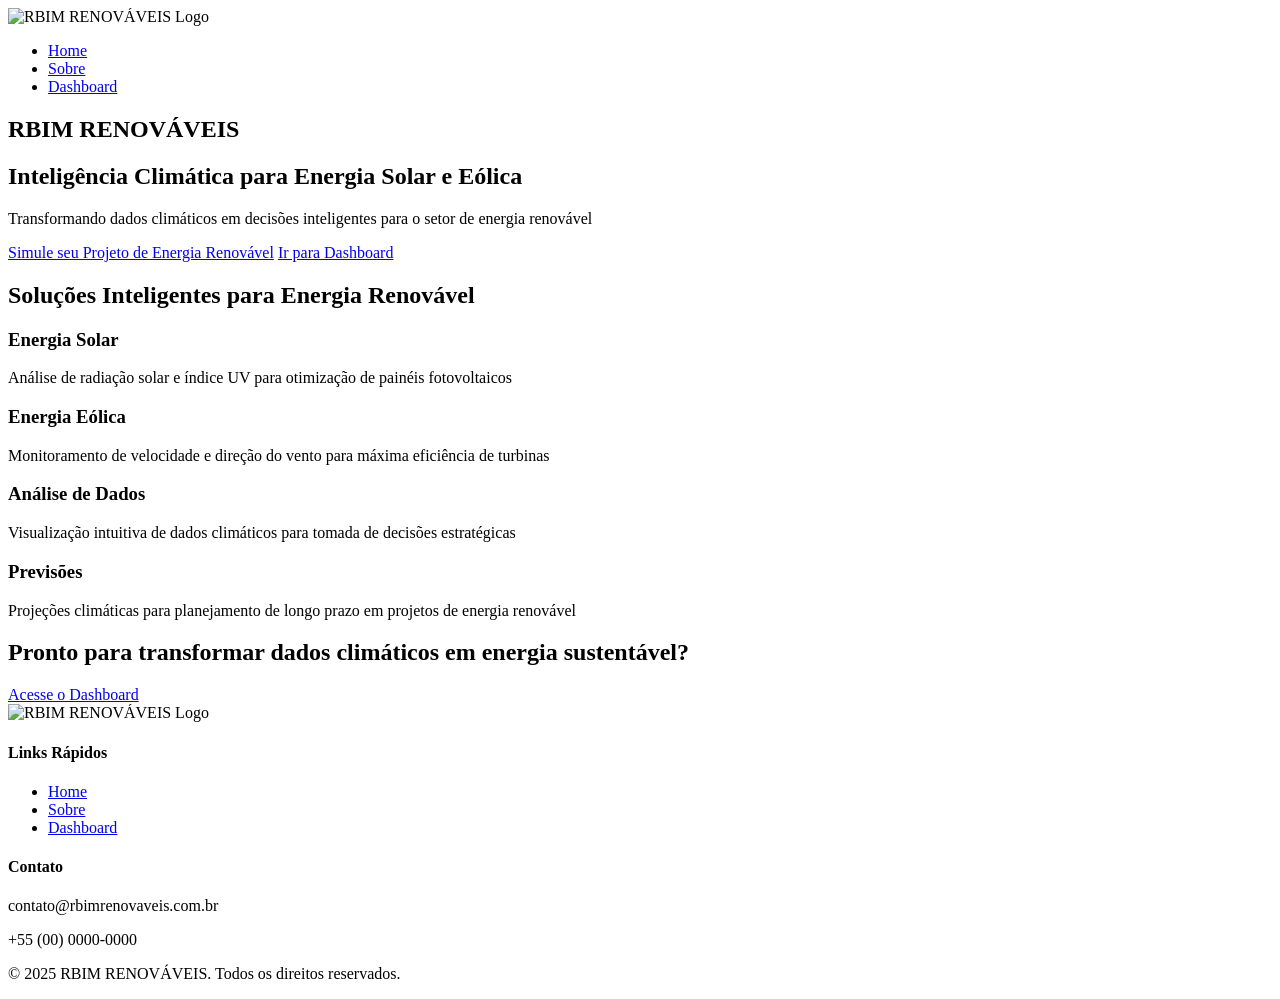
==== index.html @ 1a297f3c "Add files via upload Upload inicial do projeto RBIM RENOVÁVEIS" ====
<!DOCTYPE html>
<html lang="pt-br">
<head>
    <meta charset="UTF-8">
    <meta name="viewport" content="width=device-width, initial-scale=1.0">
    <title>RBIM RENOVÁVEIS - Inteligência Climática para Energia Solar e Eólica</title>
    <link rel="stylesheet" href="css/style.css">
    <link rel="stylesheet" href="css/home.css">
</head>
<body>
    <header>
        <div class="container">
            <div class="logo">
                <!-- Espaço reservado para o logo da RBIM -->
                <img src="images/logo-placeholder.png" alt="RBIM RENOVÁVEIS Logo" id="logo">
            </div>
            <nav>
                <ul>
                    <li><a href="index.html" class="active">Home</a></li>
                    <li><a href="pages/sobre.html">Sobre</a></li>
                    <li><a href="pages/dashboard.html">Dashboard</a></li>
                </ul>
            </nav>
            <div class="menu-toggle">
                <span></span>
                <span></span>
                <span></span>
            </div>
        </div>
    </header>

    <main>
        <section class="hero">
            <div class="container">
                <h1>RBIM RENOVÁVEIS</h1>
                <h2>Inteligência Climática para Energia Solar e Eólica</h2>
                <p>Transformando dados climáticos em decisões inteligentes para o setor de energia renovável</p>
                <div class="cta-buttons">
                    <a href="#" class="btn primary">Simule seu Projeto de Energia Renovável</a>
                    <a href="pages/dashboard.html" class="btn secondary">Ir para Dashboard</a>
                </div>
            </div>
        </section>

        <section class="features">
            <div class="container">
                <h2>Soluções Inteligentes para Energia Renovável</h2>
                <div class="feature-grid">
                    <div class="feature-card">
                        <div class="feature-icon solar"></div>
                        <h3>Energia Solar</h3>
                        <p>Análise de radiação solar e índice UV para otimização de painéis fotovoltaicos</p>
                    </div>
                    <div class="feature-card">
                        <div class="feature-icon wind"></div>
                        <h3>Energia Eólica</h3>
                        <p>Monitoramento de velocidade e direção do vento para máxima eficiência de turbinas</p>
                    </div>
                    <div class="feature-card">
                        <div class="feature-icon analytics"></div>
                        <h3>Análise de Dados</h3>
                        <p>Visualização intuitiva de dados climáticos para tomada de decisões estratégicas</p>
                    </div>
                    <div class="feature-card">
                        <div class="feature-icon forecast"></div>
                        <h3>Previsões</h3>
                        <p>Projeções climáticas para planejamento de longo prazo em projetos de energia renovável</p>
                    </div>
                </div>
            </div>
        </section>

        <section class="cta-section">
            <div class="container">
                <h2>Pronto para transformar dados climáticos em energia sustentável?</h2>
                <a href="pages/dashboard.html" class="btn primary">Acesse o Dashboard</a>
            </div>
        </section>
    </main>

    <footer>
        <div class="container">
            <div class="footer-content">
                <div class="footer-logo">
                    <!-- Espaço reservado para o logo da RBIM no rodapé -->
                    <img src="images/logo-placeholder.png" alt="RBIM RENOVÁVEIS Logo" class="footer-logo-img">
                </div>
                <div class="footer-links">
                    <h4>Links Rápidos</h4>
                    <ul>
                        <li><a href="index.html">Home</a></li>
                        <li><a href="pages/sobre.html">Sobre</a></li>
                        <li><a href="pages/dashboard.html">Dashboard</a></li>
                    </ul>
                </div>
                <div class="footer-contact">
                    <h4>Contato</h4>
                    <p>contato@rbimrenovaveis.com.br</p>
                    <p>+55 (00) 0000-0000</p>
                </div>
            </div>
            <div class="footer-bottom">
                <p>&copy; 2025 RBIM RENOVÁVEIS. Todos os direitos reservados.</p>
            </div>
        </div>
    </footer>

    <script src="js/main.js"></script>
</body>
</html>
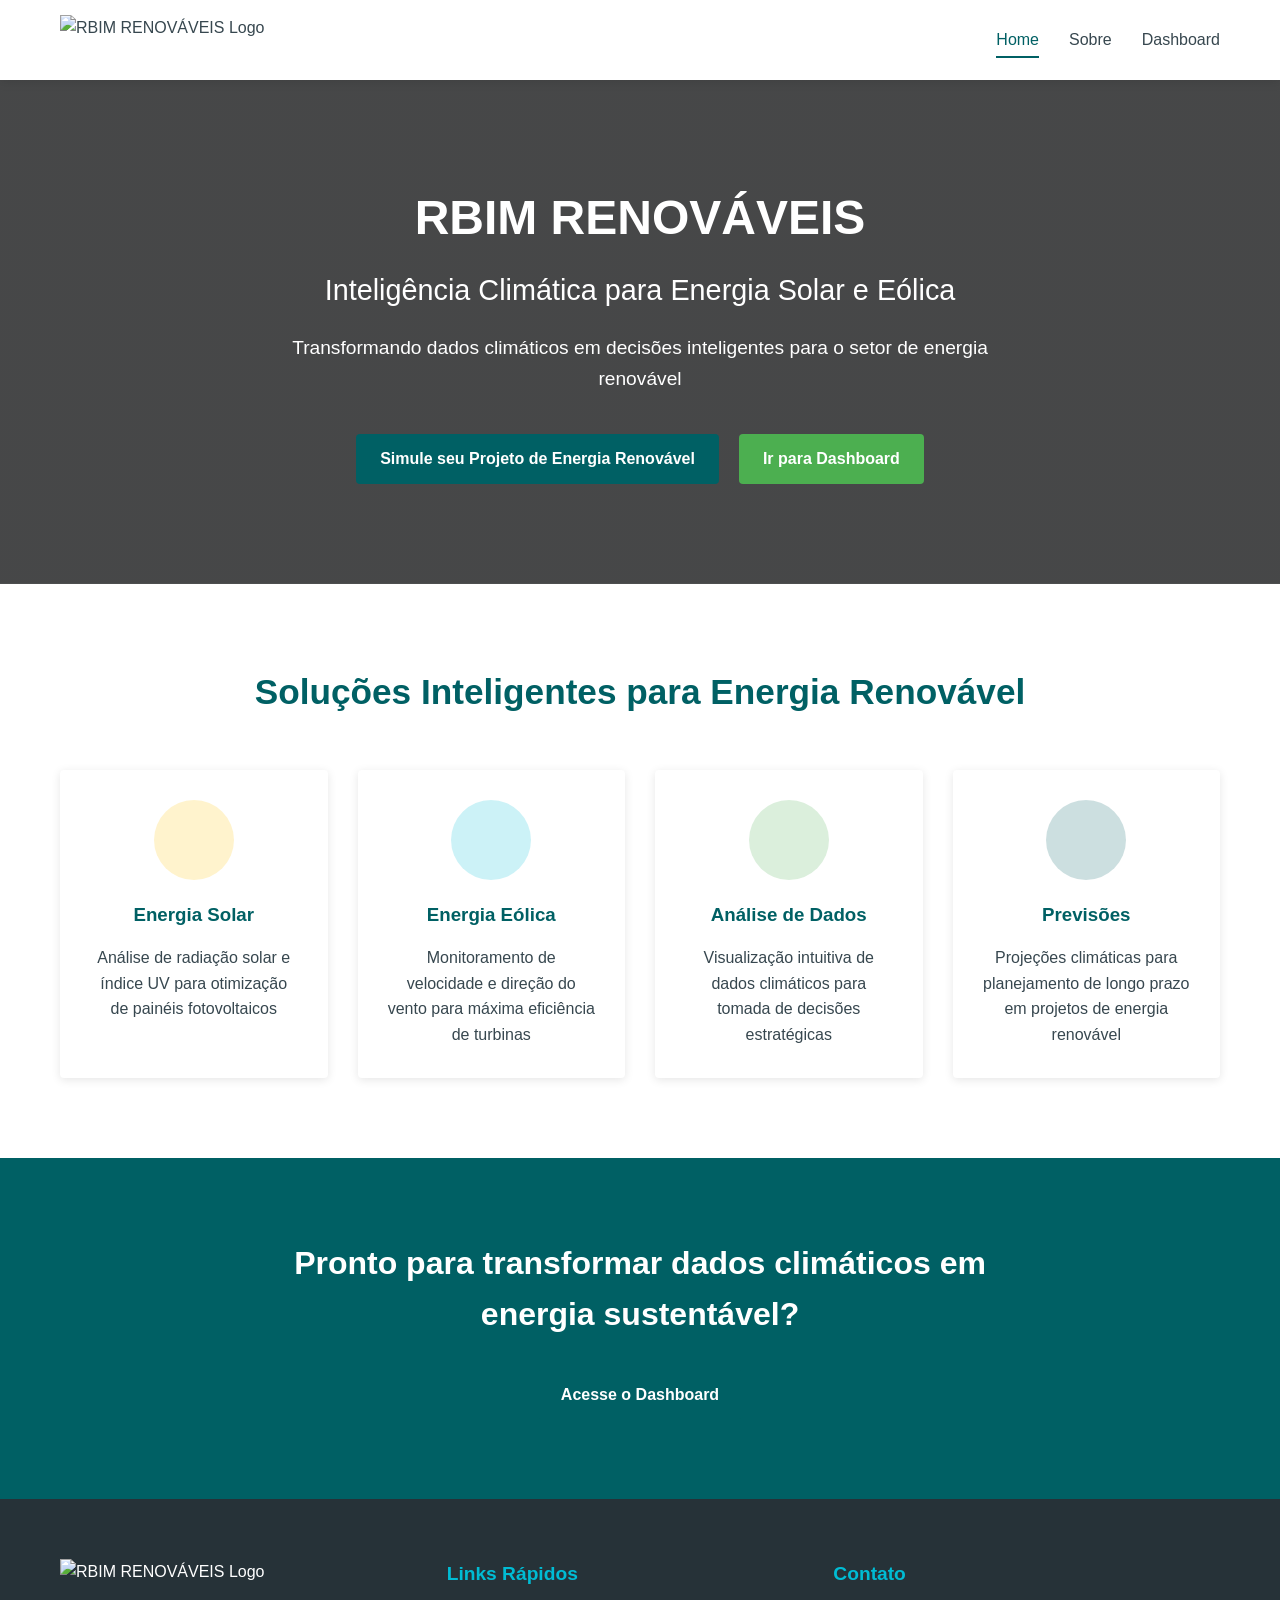
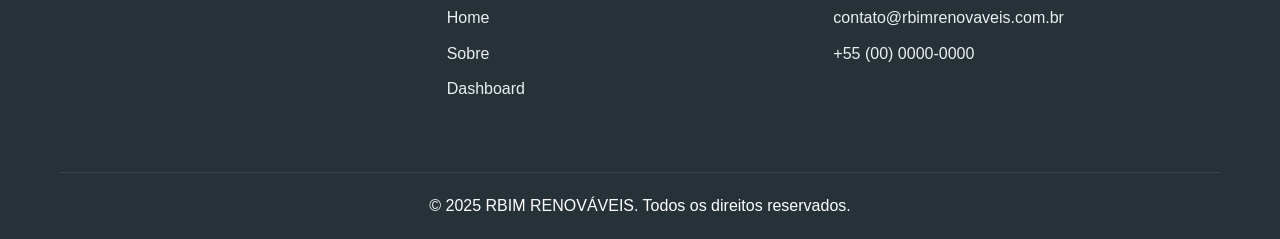
==== commit f07b264a: "Update index.html" ====
--- a/index.html
+++ b/index.html
@@ -4,8 +4,8 @@
     <meta charset="UTF-8">
     <meta name="viewport" content="width=device-width, initial-scale=1.0">
     <title>RBIM RENOVÁVEIS - Inteligência Climática para Energia Solar e Eólica</title>
-    <link rel="stylesheet" href="css/style.css">
-    <link rel="stylesheet" href="css/home.css">
+    <link rel="stylesheet" href="style.css">
+    <link rel="stylesheet" href="home.css">
 </head>
 <body>
     <header>
--- a/style.css
+++ b/style.css
@@ -0,0 +1,279 @@
+/* Estilos Globais */
+:root {
+    --primary-color: #006064;
+    --secondary-color: #4caf50;
+    --accent-color: #00bcd4;
+    --dark-color: #263238;
+    --light-color: #eceff1;
+    --text-color: #37474f;
+    --white: #ffffff;
+    --shadow: 0 2px 10px rgba(0, 0, 0, 0.1);
+    --transition: all 0.3s ease;
+    --border-radius: 4px;
+    --container-width: 1200px;
+}
+
+* {
+    margin: 0;
+    padding: 0;
+    box-sizing: border-box;
+}
+
+body {
+    font-family: 'Segoe UI', Tahoma, Geneva, Verdana, sans-serif;
+    line-height: 1.6;
+    color: var(--text-color);
+    background-color: var(--light-color);
+}
+
+.container {
+    width: 100%;
+    max-width: var(--container-width);
+    margin: 0 auto;
+    padding: 0 20px;
+}
+
+a {
+    text-decoration: none;
+    color: var(--primary-color);
+    transition: var(--transition);
+}
+
+a:hover {
+    color: var(--accent-color);
+}
+
+ul {
+    list-style: none;
+}
+
+img {
+    max-width: 100%;
+    height: auto;
+}
+
+/* Botões */
+.btn {
+    display: inline-block;
+    padding: 12px 24px;
+    border-radius: var(--border-radius);
+    font-weight: 600;
+    text-align: center;
+    cursor: pointer;
+    transition: var(--transition);
+    border: none;
+    font-size: 1rem;
+}
+
+.btn.primary {
+    background-color: var(--primary-color);
+    color: var(--white);
+}
+
+.btn.primary:hover {
+    background-color: #00838f;
+    transform: translateY(-2px);
+    box-shadow: 0 4px 12px rgba(0, 96, 100, 0.2);
+}
+
+.btn.secondary {
+    background-color: var(--secondary-color);
+    color: var(--white);
+}
+
+.btn.secondary:hover {
+    background-color: #43a047;
+    transform: translateY(-2px);
+    box-shadow: 0 4px 12px rgba(76, 175, 80, 0.2);
+}
+
+/* Header */
+header {
+    background-color: var(--white);
+    box-shadow: var(--shadow);
+    position: sticky;
+    top: 0;
+    z-index: 100;
+}
+
+header .container {
+    display: flex;
+    justify-content: space-between;
+    align-items: center;
+    padding: 15px 20px;
+}
+
+.logo {
+    display: flex;
+    align-items: center;
+}
+
+.logo img {
+    height: 50px;
+    width: auto;
+}
+
+nav ul {
+    display: flex;
+}
+
+nav ul li {
+    margin-left: 30px;
+}
+
+nav ul li a {
+    color: var(--text-color);
+    font-weight: 500;
+    padding: 10px 0;
+    position: relative;
+}
+
+nav ul li a:after {
+    content: '';
+    position: absolute;
+    width: 0;
+    height: 2px;
+    background-color: var(--primary-color);
+    bottom: 0;
+    left: 0;
+    transition: var(--transition);
+}
+
+nav ul li a:hover:after,
+nav ul li a.active:after {
+    width: 100%;
+}
+
+nav ul li a.active {
+    color: var(--primary-color);
+}
+
+.menu-toggle {
+    display: none;
+    flex-direction: column;
+    cursor: pointer;
+}
+
+.menu-toggle span {
+    width: 25px;
+    height: 3px;
+    background-color: var(--text-color);
+    margin: 2px 0;
+    transition: var(--transition);
+}
+
+/* Footer */
+footer {
+    background-color: var(--dark-color);
+    color: var(--white);
+    padding: 60px 0 20px;
+}
+
+.footer-content {
+    display: flex;
+    flex-wrap: wrap;
+    justify-content: space-between;
+    margin-bottom: 40px;
+}
+
+.footer-logo {
+    flex: 1;
+    min-width: 200px;
+    margin-bottom: 20px;
+}
+
+.footer-logo-img {
+    height: 60px;
+    width: auto;
+}
+
+.footer-links, .footer-contact {
+    flex: 1;
+    min-width: 200px;
+    margin-bottom: 20px;
+}
+
+.footer-links h4, .footer-contact h4 {
+    color: var(--accent-color);
+    margin-bottom: 15px;
+    font-size: 1.2rem;
+}
+
+.footer-links ul li {
+    margin-bottom: 10px;
+}
+
+.footer-links ul li a {
+    color: var(--light-color);
+}
+
+.footer-links ul li a:hover {
+    color: var(--accent-color);
+}
+
+.footer-contact p {
+    margin-bottom: 10px;
+    color: var(--light-color);
+}
+
+.footer-bottom {
+    text-align: center;
+    padding-top: 20px;
+    border-top: 1px solid rgba(255, 255, 255, 0.1);
+}
+
+/* Responsividade */
+@media (max-width: 768px) {
+    .menu-toggle {
+        display: flex;
+    }
+
+    nav {
+        position: fixed;
+        top: 80px;
+        left: -100%;
+        width: 100%;
+        height: calc(100vh - 80px);
+        background-color: var(--white);
+        transition: var(--transition);
+        box-shadow: var(--shadow);
+    }
+
+    nav.active {
+        left: 0;
+    }
+
+    nav ul {
+        flex-direction: column;
+        padding: 20px;
+    }
+
+    nav ul li {
+        margin: 0;
+        margin-bottom: 20px;
+    }
+
+    .footer-content {
+        flex-direction: column;
+    }
+
+    .footer-logo, .footer-links, .footer-contact {
+        width: 100%;
+        margin-bottom: 30px;
+    }
+}
+
+@media (max-width: 480px) {
+    .btn {
+        padding: 10px 16px;
+        font-size: 0.9rem;
+    }
+
+    h1 {
+        font-size: 1.8rem;
+    }
+
+    h2 {
+        font-size: 1.5rem;
+    }
+}
--- a/home.css
+++ b/home.css
@@ -0,0 +1,160 @@
+/* Estilos específicos para a página Home */
+.hero {
+    background: linear-gradient(rgba(0, 0, 0, 0.7), rgba(0, 0, 0, 0.7)), url('../images/renewable-energy-bg.jpg');
+    background-size: cover;
+    background-position: center;
+    color: var(--white);
+    padding: 100px 0;
+    text-align: center;
+}
+
+.hero h1 {
+    font-size: 3rem;
+    margin-bottom: 10px;
+    font-weight: 700;
+}
+
+.hero h2 {
+    font-size: 1.8rem;
+    margin-bottom: 20px;
+    font-weight: 400;
+}
+
+.hero p {
+    font-size: 1.2rem;
+    max-width: 700px;
+    margin: 0 auto 40px;
+}
+
+.cta-buttons {
+    display: flex;
+    justify-content: center;
+    gap: 20px;
+    flex-wrap: wrap;
+}
+
+.features {
+    padding: 80px 0;
+    background-color: var(--white);
+}
+
+.features h2 {
+    text-align: center;
+    margin-bottom: 50px;
+    font-size: 2.2rem;
+    color: var(--primary-color);
+}
+
+.feature-grid {
+    display: grid;
+    grid-template-columns: repeat(auto-fit, minmax(250px, 1fr));
+    gap: 30px;
+}
+
+.feature-card {
+    background-color: var(--white);
+    border-radius: var(--border-radius);
+    padding: 30px;
+    box-shadow: var(--shadow);
+    text-align: center;
+    transition: var(--transition);
+}
+
+.feature-card:hover {
+    transform: translateY(-10px);
+    box-shadow: 0 10px 20px rgba(0, 0, 0, 0.1);
+}
+
+.feature-icon {
+    width: 80px;
+    height: 80px;
+    margin: 0 auto 20px;
+    border-radius: 50%;
+    display: flex;
+    align-items: center;
+    justify-content: center;
+    background-color: var(--light-color);
+}
+
+.feature-icon.solar {
+    background-color: rgba(255, 193, 7, 0.2);
+}
+
+.feature-icon.wind {
+    background-color: rgba(0, 188, 212, 0.2);
+}
+
+.feature-icon.analytics {
+    background-color: rgba(76, 175, 80, 0.2);
+}
+
+.feature-icon.forecast {
+    background-color: rgba(0, 96, 100, 0.2);
+}
+
+.feature-card h3 {
+    margin-bottom: 15px;
+    color: var(--primary-color);
+}
+
+.cta-section {
+    background-color: var(--primary-color);
+    color: var(--white);
+    padding: 80px 0;
+    text-align: center;
+}
+
+.cta-section h2 {
+    font-size: 2rem;
+    margin-bottom: 30px;
+    max-width: 800px;
+    margin-left: auto;
+    margin-right: auto;
+}
+
+/* Responsividade */
+@media (max-width: 768px) {
+    .hero {
+        padding: 80px 0;
+    }
+
+    .hero h1 {
+        font-size: 2.2rem;
+    }
+
+    .hero h2 {
+        font-size: 1.5rem;
+    }
+
+    .feature-grid {
+        grid-template-columns: 1fr;
+    }
+}
+
+@media (max-width: 480px) {
+    .hero {
+        padding: 60px 0;
+    }
+
+    .hero h1 {
+        font-size: 1.8rem;
+    }
+
+    .hero h2 {
+        font-size: 1.2rem;
+    }
+
+    .hero p {
+        font-size: 1rem;
+    }
+
+    .cta-buttons {
+        flex-direction: column;
+        align-items: center;
+    }
+
+    .cta-buttons .btn {
+        width: 100%;
+        max-width: 250px;
+    }
+}
